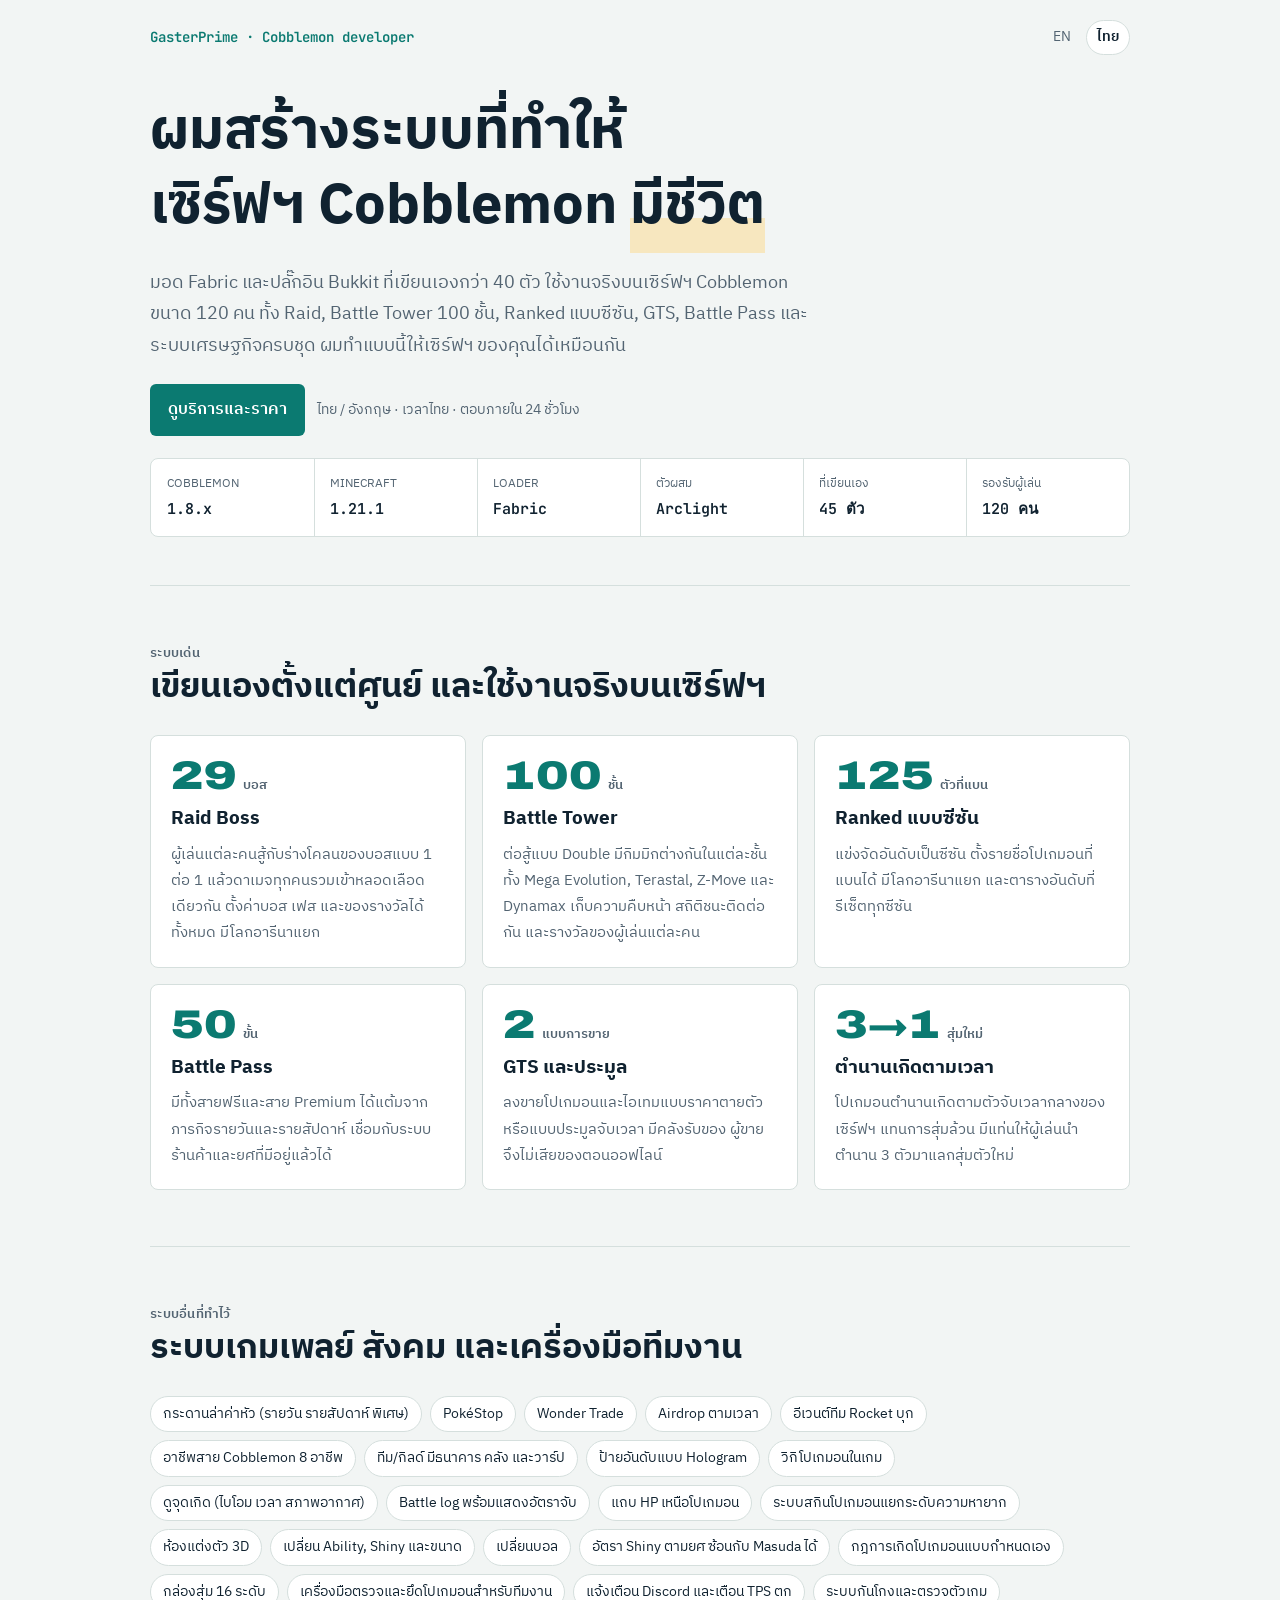
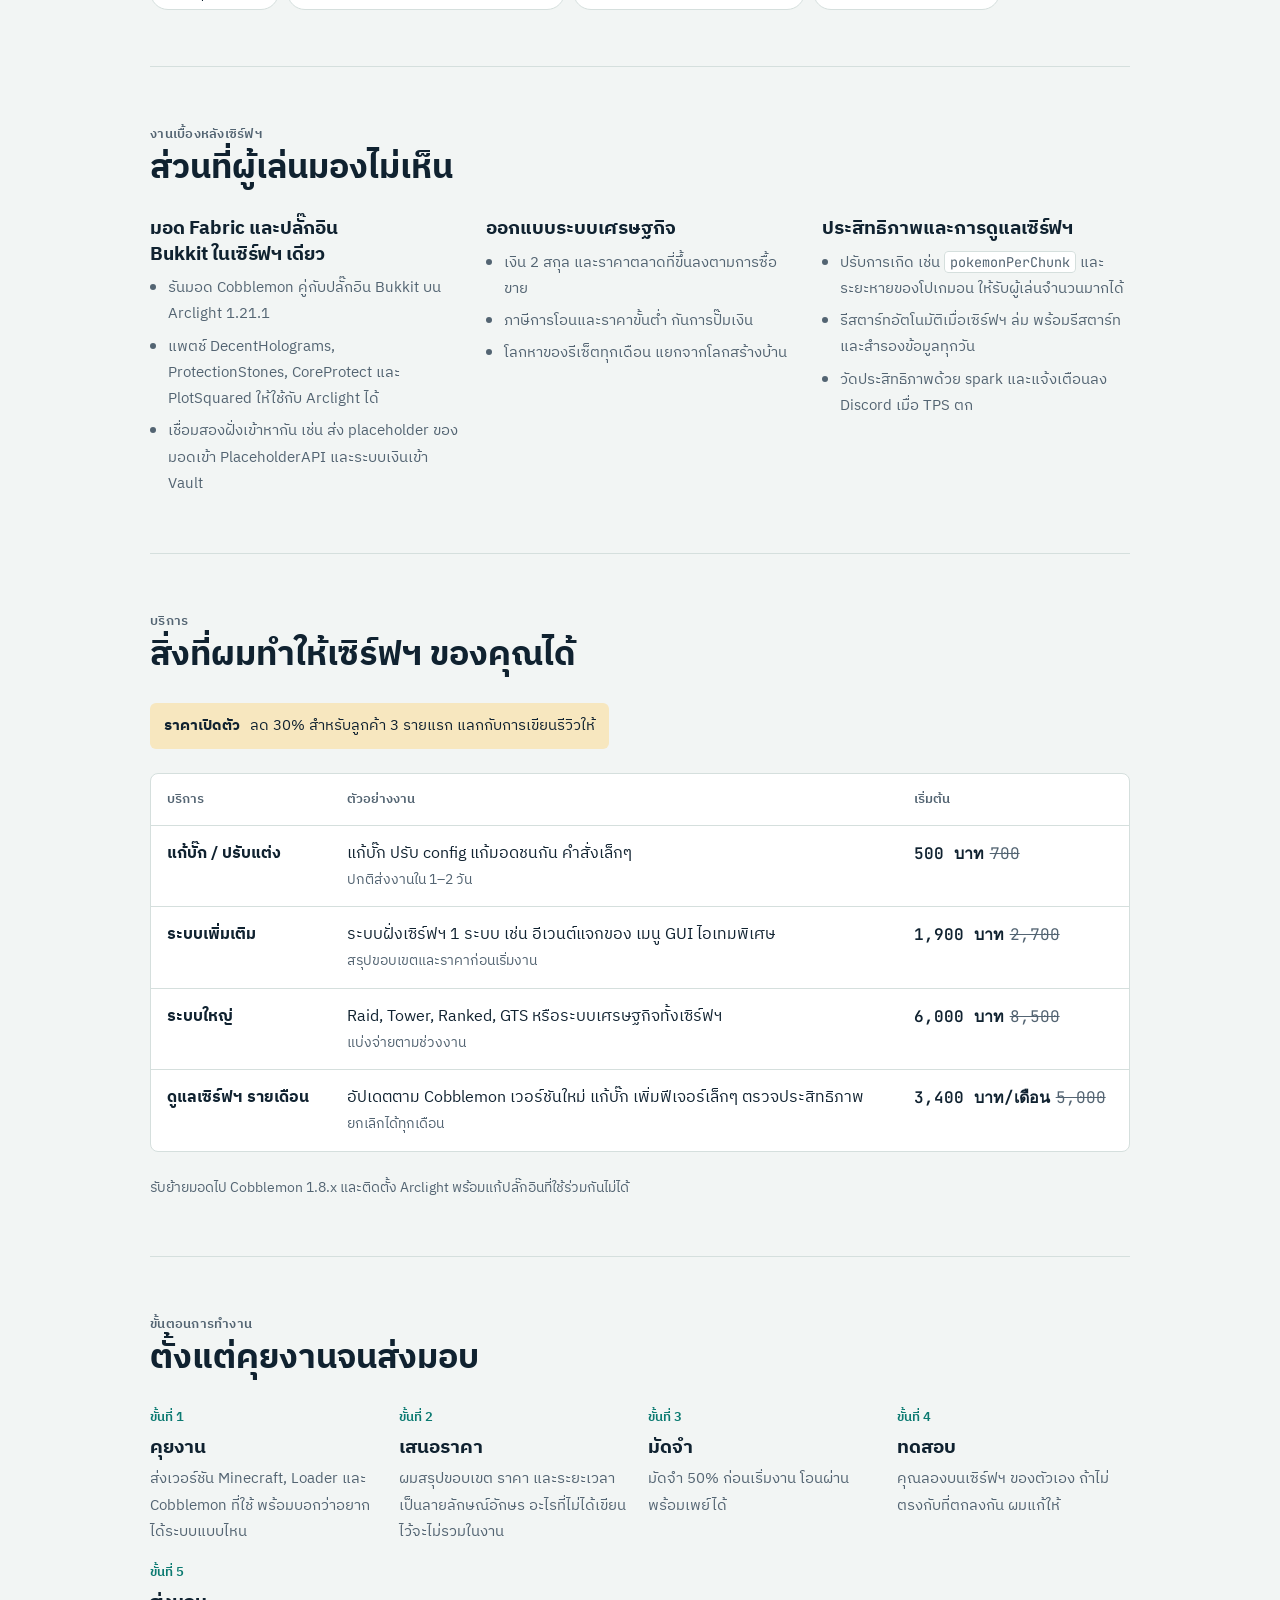
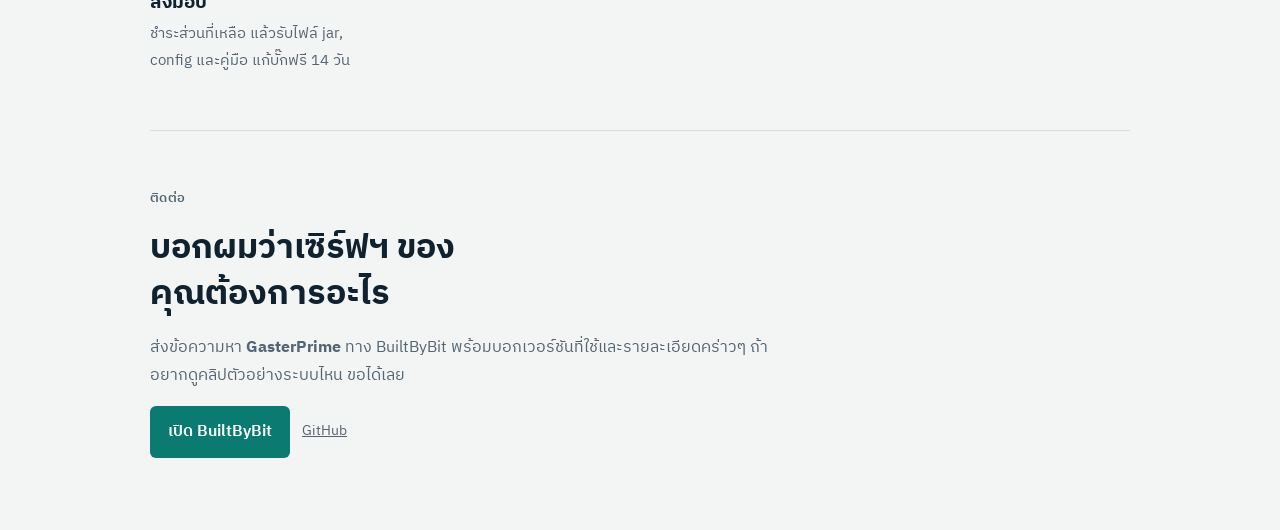
==== th/index.html @ 5b98ab50 "Portfolio site in English and Thai" ====
<!doctype html>
<html lang="th">
<head>
<meta charset="utf-8">
<meta name="viewport" content="width=device-width, initial-scale=1, viewport-fit=cover">
<title>GasterPrime · นักพัฒนา Cobblemon</title>
<meta name="description" content="รับทำมอด Fabric และปลั๊กอิน Bukkit สำหรับเซิร์ฟเวอร์ Cobblemon มีระบบกว่า 40 ตัวที่ใช้งานจริงบนเซิร์ฟฯ Cobblemon 1.8 ขนาด 120 คน">
<link rel="alternate" hreflang="en" href="https://gasterprime.github.io/">
<link rel="alternate" hreflang="th" href="https://gasterprime.github.io/th/">
<link rel="preconnect" href="https://fonts.googleapis.com">
<link rel="preconnect" href="https://fonts.gstatic.com" crossorigin>
<link rel="stylesheet" href="https://fonts.googleapis.com/css2?family=Archivo:wdth,wght@62..125,400..900&family=IBM+Plex+Sans:wght@400;500;600&family=IBM+Plex+Sans+Thai:wght@400;500;600;700&family=JetBrains+Mono:wght@400;600&display=swap">
<link rel="stylesheet" href="../assets/style.css">
</head>
<body>
<div class="wrap">
  <div class="topbar">
    <span class="handle">GasterPrime · Cobblemon developer</span>
    <nav class="lang" aria-label="ภาษา"><a href="../" hreflang="en" lang="en">EN</a><span>ไทย</span></nav>
  </div>

  <header>
    <h1>ผมสร้างระบบที่ทำให้เซิร์ฟฯ Cobblemon <em>มีชีวิต</em></h1>
    <p class="lede">มอด Fabric และปลั๊กอิน Bukkit ที่เขียนเองกว่า 40 ตัว ใช้งานจริงบนเซิร์ฟฯ Cobblemon ขนาด 120 คน ทั้ง Raid, Battle Tower 100 ชั้น, Ranked แบบซีซัน, GTS, Battle Pass และระบบเศรษฐกิจครบชุด ผมทำแบบนี้ให้เซิร์ฟฯ ของคุณได้เหมือนกัน</p>
    <div class="cta-row">
      <a class="btn" href="#hire">ดูบริการและราคา</a>
      <span class="note">ไทย / อังกฤษ · เวลาไทย · ตอบภายใน 24 ชั่วโมง</span>
    </div>
    <dl class="spec" aria-label="เวอร์ชันที่ใช้งานจริง">
      <div><dt>Cobblemon</dt><dd>1.8.x</dd></div>
      <div><dt>Minecraft</dt><dd>1.21.1</dd></div>
      <div><dt>Loader</dt><dd>Fabric</dd></div>
      <div><dt>ตัวผสม</dt><dd>Arclight</dd></div>
      <div><dt>ที่เขียนเอง</dt><dd>45 ตัว</dd></div>
      <div><dt>รองรับผู้เล่น</dt><dd>120 คน</dd></div>
    </dl>
  </header>

  <section aria-labelledby="flagship">
    <div>
      <p class="eyebrow">ระบบเด่น</p>
      <h2 id="flagship">เขียนเองตั้งแต่ศูนย์ และใช้งานจริงบนเซิร์ฟฯ</h2>
    </div>
    <div class="systems">
      <article class="sys">
        <div class="figure">29<small>บอส</small></div>
        <h3>Raid Boss</h3>
        <p>ผู้เล่นแต่ละคนสู้กับร่างโคลนของบอสแบบ 1 ต่อ 1 แล้วดาเมจทุกคนรวมเข้าหลอดเลือดเดียวกัน ตั้งค่าบอส เฟส และของรางวัลได้ทั้งหมด มีโลกอารีนาแยก</p>
      </article>
      <article class="sys">
        <div class="figure">100<small>ชั้น</small></div>
        <h3>Battle Tower</h3>
        <p>ต่อสู้แบบ Double มีกิมมิกต่างกันในแต่ละชั้น ทั้ง Mega Evolution, Terastal, Z-Move และ Dynamax เก็บความคืบหน้า สถิติชนะติดต่อกัน และรางวัลของผู้เล่นแต่ละคน</p>
      </article>
      <article class="sys">
        <div class="figure">125<small>ตัวที่แบน</small></div>
        <h3>Ranked แบบซีซัน</h3>
        <p>แข่งจัดอันดับเป็นซีซัน ตั้งรายชื่อโปเกมอนที่แบนได้ มีโลกอารีนาแยก และตารางอันดับที่รีเซ็ตทุกซีซัน</p>
      </article>
      <article class="sys">
        <div class="figure">50<small>ขั้น</small></div>
        <h3>Battle Pass</h3>
        <p>มีทั้งสายฟรีและสาย Premium ได้แต้มจากภารกิจรายวันและรายสัปดาห์ เชื่อมกับระบบร้านค้าและยศที่มีอยู่แล้วได้</p>
      </article>
      <article class="sys">
        <div class="figure">2<small>แบบการขาย</small></div>
        <h3>GTS และประมูล</h3>
        <p>ลงขายโปเกมอนและไอเทมแบบราคาตายตัวหรือแบบประมูลจับเวลา มีคลังรับของ ผู้ขายจึงไม่เสียของตอนออฟไลน์</p>
      </article>
      <article class="sys">
        <div class="figure">3→1<small>สุ่มใหม่</small></div>
        <h3>ตำนานเกิดตามเวลา</h3>
        <p>โปเกมอนตำนานเกิดตามตัวจับเวลากลางของเซิร์ฟฯ แทนการสุ่มล้วน มีแท่นให้ผู้เล่นนำตำนาน 3 ตัวมาแลกสุ่มตัวใหม่</p>
      </article>
    </div>
  </section>

  <section aria-labelledby="more">
    <div>
      <p class="eyebrow">ระบบอื่นที่ทำไว้</p>
      <h2 id="more">ระบบเกมเพลย์ สังคม และเครื่องมือทีมงาน</h2>
    </div>
    <ul class="chips">
      <li>กระดานล่าค่าหัว (รายวัน รายสัปดาห์ พิเศษ)</li>
      <li>PokéStop</li>
      <li>Wonder Trade</li>
      <li>Airdrop ตามเวลา</li>
      <li>อีเวนต์ทีม Rocket บุก</li>
      <li>อาชีพสาย Cobblemon 8 อาชีพ</li>
      <li>ทีม/กิลด์ มีธนาคาร คลัง และวาร์ป</li>
      <li>ป้ายอันดับแบบ Hologram</li>
      <li>วิกิโปเกมอนในเกม</li>
      <li>ดูจุดเกิด (ไบโอม เวลา สภาพอากาศ)</li>
      <li>Battle log พร้อมแสดงอัตราจับ</li>
      <li>แถบ HP เหนือโปเกมอน</li>
      <li>ระบบสกินโปเกมอนแยกระดับความหายาก</li>
      <li>ห้องแต่งตัว 3D</li>
      <li>เปลี่ยน Ability, Shiny และขนาด</li>
      <li>เปลี่ยนบอล</li>
      <li>อัตรา Shiny ตามยศ ซ้อนกับ Masuda ได้</li>
      <li>กฎการเกิดโปเกมอนแบบกำหนดเอง</li>
      <li>กล่องสุ่ม 16 ระดับ</li>
      <li>เครื่องมือตรวจและยึดโปเกมอนสำหรับทีมงาน</li>
      <li>แจ้งเตือน Discord และเตือน TPS ตก</li>
      <li>ระบบกันโกงและตรวจตัวเกม</li>
    </ul>
  </section>

  <section aria-labelledby="eng">
    <div>
      <p class="eyebrow">งานเบื้องหลังเซิร์ฟฯ</p>
      <h2 id="eng">ส่วนที่ผู้เล่นมองไม่เห็น</h2>
    </div>
    <div class="eng">
      <div>
        <h3>มอด Fabric และปลั๊กอิน Bukkit ในเซิร์ฟฯ เดียว</h3>
        <ul>
          <li>รันมอด Cobblemon คู่กับปลั๊กอิน Bukkit บน Arclight 1.21.1</li>
          <li>แพตช์ DecentHolograms, ProtectionStones, CoreProtect และ PlotSquared ให้ใช้กับ Arclight ได้</li>
          <li>เชื่อมสองฝั่งเข้าหากัน เช่น ส่ง placeholder ของมอดเข้า PlaceholderAPI และระบบเงินเข้า Vault</li>
        </ul>
      </div>
      <div>
        <h3>ออกแบบระบบเศรษฐกิจ</h3>
        <ul>
          <li>เงิน 2 สกุล และราคาตลาดที่ขึ้นลงตามการซื้อขาย</li>
          <li>ภาษีการโอนและราคาขั้นต่ำ กันการปั๊มเงิน</li>
          <li>โลกหาของรีเซ็ตทุกเดือน แยกจากโลกสร้างบ้าน</li>
        </ul>
      </div>
      <div>
        <h3>ประสิทธิภาพและการดูแลเซิร์ฟฯ</h3>
        <ul>
          <li>ปรับการเกิด เช่น <code>pokemonPerChunk</code> และระยะหายของโปเกมอน ให้รับผู้เล่นจำนวนมากได้</li>
          <li>รีสตาร์ทอัตโนมัติเมื่อเซิร์ฟฯ ล่ม พร้อมรีสตาร์ทและสำรองข้อมูลทุกวัน</li>
          <li>วัดประสิทธิภาพด้วย spark และแจ้งเตือนลง Discord เมื่อ TPS ตก</li>
        </ul>
      </div>
    </div>
  </section>

  <section id="hire" aria-labelledby="services">
    <div>
      <p class="eyebrow">บริการ</p>
      <h2 id="services">สิ่งที่ผมทำให้เซิร์ฟฯ ของคุณได้</h2>
    </div>
    <p class="launch"><b>ราคาเปิดตัว</b> ลด 30% สำหรับลูกค้า 3 รายแรก แลกกับการเขียนรีวิวให้</p>
    <div class="table-wrap">
      <table>
        <thead><tr><th>บริการ</th><th>ตัวอย่างงาน</th><th>เริ่มต้น</th></tr></thead>
        <tbody>
          <tr><td><b>แก้บั๊ก / ปรับแต่ง</b></td><td>แก้บั๊ก ปรับ config แก้มอดชนกัน คำสั่งเล็กๆ<small>ปกติส่งงานใน 1–2 วัน</small></td><td class="price">500 บาท<s>700</s></td></tr>
          <tr><td><b>ระบบเพิ่มเติม</b></td><td>ระบบฝั่งเซิร์ฟฯ 1 ระบบ เช่น อีเวนต์แจกของ เมนู GUI ไอเทมพิเศษ<small>สรุปขอบเขตและราคาก่อนเริ่มงาน</small></td><td class="price">1,900 บาท<s>2,700</s></td></tr>
          <tr><td><b>ระบบใหญ่</b></td><td>Raid, Tower, Ranked, GTS หรือระบบเศรษฐกิจทั้งเซิร์ฟฯ<small>แบ่งจ่ายตามช่วงงาน</small></td><td class="price">6,000 บาท<s>8,500</s></td></tr>
          <tr><td><b>ดูแลเซิร์ฟฯ รายเดือน</b></td><td>อัปเดตตาม Cobblemon เวอร์ชันใหม่ แก้บั๊ก เพิ่มฟีเจอร์เล็กๆ ตรวจประสิทธิภาพ<small>ยกเลิกได้ทุกเดือน</small></td><td class="price">3,400 บาท/เดือน<s>5,000</s></td></tr>
        </tbody>
      </table>
    </div>
    <p class="note">รับย้ายมอดไป Cobblemon 1.8.x และติดตั้ง Arclight พร้อมแก้ปลั๊กอินที่ใช้ร่วมกันไม่ได้</p>
  </section>

  <section aria-labelledby="process">
    <div>
      <p class="eyebrow">ขั้นตอนการทำงาน</p>
      <h2 id="process">ตั้งแต่คุยงานจนส่งมอบ</h2>
    </div>
    <ol class="steps">
      <li><h3>คุยงาน</h3><p>ส่งเวอร์ชัน Minecraft, Loader และ Cobblemon ที่ใช้ พร้อมบอกว่าอยากได้ระบบแบบไหน</p></li>
      <li><h3>เสนอราคา</h3><p>ผมสรุปขอบเขต ราคา และระยะเวลาเป็นลายลักษณ์อักษร อะไรที่ไม่ได้เขียนไว้จะไม่รวมในงาน</p></li>
      <li><h3>มัดจำ</h3><p>มัดจำ 50% ก่อนเริ่มงาน โอนผ่านพร้อมเพย์ได้</p></li>
      <li><h3>ทดสอบ</h3><p>คุณลองบนเซิร์ฟฯ ของตัวเอง ถ้าไม่ตรงกับที่ตกลงกัน ผมแก้ให้</p></li>
      <li><h3>ส่งมอบ</h3><p>ชำระส่วนที่เหลือ แล้วรับไฟล์ jar, config และคู่มือ แก้บั๊กฟรี 14 วัน</p></li>
    </ol>
  </section>

  <footer>
    <p class="eyebrow">ติดต่อ</p>
    <h2>บอกผมว่าเซิร์ฟฯ ของคุณต้องการอะไร</h2>
    <p class="lede">ส่งข้อความหา <b>GasterPrime</b> ทาง BuiltByBit พร้อมบอกเวอร์ชันที่ใช้และรายละเอียดคร่าวๆ ถ้าอยากดูคลิปตัวอย่างระบบไหน ขอได้เลย</p>
    <div class="cta-row">
      <a class="btn" href="https://builtbybit.com/" target="_blank" rel="noopener">เปิด BuiltByBit</a>
      <a class="note" href="https://github.com/GasterPrime" target="_blank" rel="noopener">GitHub</a>
    </div>
  </footer>
</div>
</body>
</html>
---- assets/style.css ----
/* Layout: one reading column; a spec strip under the hero, then systems, engineering, services, terms. */
:root {
  --bg: #f2f5f4;
  --surface: #ffffff;
  --ink: #102230;
  --muted: #536472;
  --line: #d5dfdd;
  --accent: #0b7a71;
  --accent-ink: #ffffff;
  --mark: #e0a21b;
  --mark-soft: #f7e7bf;
  --font-display: "Archivo", "Arial Narrow", system-ui, sans-serif;
  --font-body: "IBM Plex Sans", system-ui, -apple-system, "Segoe UI", sans-serif;
  --font-mono: "JetBrains Mono", ui-monospace, "SF Mono", Menlo, monospace;
  color-scheme: light;
}
@media (prefers-color-scheme: dark) {
  :root {
    --bg: #0c151c; --surface: #13202a; --ink: #e5edf1; --muted: #93a6b2; --line: #24343f;
    --accent: #3cc2b5; --accent-ink: #062a27; --mark: #f0b63a; --mark-soft: #3a2f14;
    color-scheme: dark;
  }
}
/* Thai: Archivo and Plex Sans have no Thai glyphs, so Thai text uses Plex Sans Thai */
:root:lang(th) {
  --font-display: "IBM Plex Sans Thai", "Archivo", system-ui, sans-serif;
  --font-body: "IBM Plex Sans Thai", "IBM Plex Sans", system-ui, sans-serif;
}

* { box-sizing: border-box; }
html { -webkit-text-size-adjust: 100%; }
body {
  margin: 0;
  background: var(--bg); color: var(--ink);
  font-family: var(--font-body); font-size: 16px; line-height: 1.6;
  padding-left: max(16px, env(safe-area-inset-left, 0px));
  padding-right: max(16px, env(safe-area-inset-right, 0px));
}
:lang(th) body { line-height: 1.75; }
.wrap { max-width: 980px; margin: 0 auto; }
section { padding-block: 56px; border-top: 1px solid var(--line); display: grid; gap: 24px; }
h1, h2, h3 { font-family: var(--font-display); text-wrap: balance; margin: 0; line-height: 1.1; }
:lang(th) h1, :lang(th) h2, :lang(th) h3 { line-height: 1.35; }
h2 { font-size: clamp(26px, 4vw, 34px); font-weight: 800; font-variation-settings: "wdth" 112; }
h3 { font-size: 19px; font-weight: 700; font-variation-settings: "wdth" 104; }
p { margin: 0; }
.eyebrow { font-family: var(--font-mono); font-size: 12px; letter-spacing: .12em; text-transform: uppercase; color: var(--muted); }
:lang(th) .eyebrow { font-family: var(--font-body); letter-spacing: .02em; font-size: 13px; font-weight: 600; }
.lede { color: var(--muted); max-width: 62ch; }

/* Top bar with language switch */
.topbar { display: flex; justify-content: space-between; align-items: center; gap: 12px; padding-block: 20px 0; }
.handle { font-family: var(--font-mono); font-size: 14px; color: var(--accent); font-weight: 600; }
.lang { display: flex; gap: 4px; font-size: 14px; }
.lang a, .lang span { padding: 4px 10px; border-radius: 999px; text-decoration: none; color: var(--muted); border: 1px solid transparent; }
.lang span { color: var(--ink); border-color: var(--line); background: var(--surface); font-weight: 600; }
.lang a:hover { color: var(--ink); }

/* Hero */
header { padding-block: 40px 48px; display: grid; gap: 22px; }
h1 { font-size: clamp(36px, 7vw, 68px); font-weight: 900; font-variation-settings: "wdth" 118; letter-spacing: -.01em; max-width: 16ch; }
:lang(th) h1 { font-size: clamp(32px, 6vw, 56px); font-weight: 700; letter-spacing: 0; max-width: 20ch; }
h1 em { font-style: normal; background: linear-gradient(transparent 62%, var(--mark-soft) 62%); }
header .lede { font-size: 18px; }
.cta-row { display: flex; flex-wrap: wrap; gap: 12px; align-items: center; }
.btn { display: inline-flex; align-items: center; gap: 8px; padding: 12px 18px; border-radius: 6px; font-weight: 600; text-decoration: none; background: var(--accent); color: var(--accent-ink); }
.btn:focus-visible, a:focus-visible { outline: 3px solid var(--mark); outline-offset: 2px; }
.note { font-size: 14px; color: var(--muted); }

/* Spec strip: the real stack, as a server owner would read it */
.spec { display: grid; grid-template-columns: repeat(auto-fit, minmax(150px, 1fr)); border: 1px solid var(--line); border-radius: 8px; overflow: hidden; background: var(--surface); margin: 0; }
.spec div { padding: 14px 16px; border-right: 1px solid var(--line); border-bottom: 1px solid var(--line); margin: 0 -1px -1px 0; display: grid; gap: 2px; min-width: 0; }
.spec dt { font-family: var(--font-mono); font-size: 11px; letter-spacing: .1em; text-transform: uppercase; color: var(--muted); }
:lang(th) .spec dt { font-family: var(--font-body); letter-spacing: 0; font-size: 12px; }
.spec dd { margin: 0; font-family: var(--font-mono); font-weight: 600; font-size: 15px; font-variant-numeric: tabular-nums; }

/* Flagship systems */
.systems { display: grid; grid-template-columns: repeat(auto-fit, minmax(280px, 1fr)); gap: 16px; }
.sys { background: var(--surface); border: 1px solid var(--line); border-radius: 8px; padding: 20px; display: grid; gap: 10px; align-content: start; min-width: 0; }
.figure { font-family: "Archivo", "Arial Narrow", sans-serif; font-weight: 900; font-variation-settings: "wdth" 125; font-size: 40px; line-height: 1; color: var(--accent); font-variant-numeric: tabular-nums; }
.figure small { font-family: var(--font-mono); font-size: 12px; font-weight: 600; letter-spacing: .08em; text-transform: uppercase; color: var(--muted); margin-left: 6px; }
:lang(th) .figure small { font-family: var(--font-body); letter-spacing: 0; font-size: 13px; }
.sys p { color: var(--muted); font-size: 15px; }

.chips { display: flex; flex-wrap: wrap; gap: 8px; list-style: none; padding: 0; margin: 0; }
.chips li { border: 1px solid var(--line); border-radius: 999px; padding: 5px 12px; font-size: 14px; background: var(--surface); }

/* Engineering */
.eng { display: grid; grid-template-columns: repeat(auto-fit, minmax(260px, 1fr)); gap: 28px; }
.eng > div { display: grid; gap: 8px; align-content: start; min-width: 0; }
.eng ul { margin: 0; padding-left: 18px; color: var(--muted); display: grid; gap: 6px; font-size: 15px; }
code { font-family: var(--font-mono); font-size: .9em; background: var(--surface); border: 1px solid var(--line); border-radius: 4px; padding: 1px 5px; }

/* Services */
.launch { display: inline-flex; gap: 10px; align-items: center; flex-wrap: wrap; background: var(--mark-soft); border-radius: 6px; padding: 10px 14px; font-size: 15px; justify-self: start; }
.launch b { font-family: var(--font-mono); color: var(--ink); }
:lang(th) .launch b { font-family: var(--font-body); }
.table-wrap { overflow-x: auto; border: 1px solid var(--line); border-radius: 8px; background: var(--surface); }
table { width: 100%; border-collapse: collapse; min-width: 560px; }
th, td { text-align: left; padding: 14px 16px; border-bottom: 1px solid var(--line); vertical-align: top; }
tr:last-child td { border-bottom: 0; }
th { font-family: var(--font-mono); font-size: 11px; letter-spacing: .1em; text-transform: uppercase; color: var(--muted); font-weight: 600; }
:lang(th) th { font-family: var(--font-body); letter-spacing: 0; font-size: 13px; }
td.price { font-family: var(--font-mono); font-weight: 600; white-space: nowrap; font-variant-numeric: tabular-nums; }
td.price s { color: var(--muted); font-weight: 400; margin-left: 6px; }
td small { display: block; color: var(--muted); font-size: 14px; }

/* Terms: a real order of steps */
.steps { list-style: none; padding: 0; margin: 0; display: grid; grid-template-columns: repeat(auto-fit, minmax(200px, 1fr)); gap: 16px; counter-reset: step; }
.steps li { counter-increment: step; display: grid; gap: 6px; align-content: start; min-width: 0; }
.steps li::before { content: "Step " counter(step); font-family: var(--font-mono); font-size: 12px; letter-spacing: .1em; text-transform: uppercase; color: var(--accent); font-weight: 600; }
:lang(th) .steps li::before { content: "ขั้นที่ " counter(step); font-family: var(--font-body); letter-spacing: 0; font-size: 13px; }
.steps p { color: var(--muted); font-size: 15px; }

footer { padding-block: 56px 72px; border-top: 1px solid var(--line); display: grid; gap: 16px; }
footer h2 { max-width: 20ch; }

@media (prefers-reduced-motion: no-preference) {
  .btn { transition: transform .15s ease; }
  .btn:hover { transform: translateY(-1px); }
}
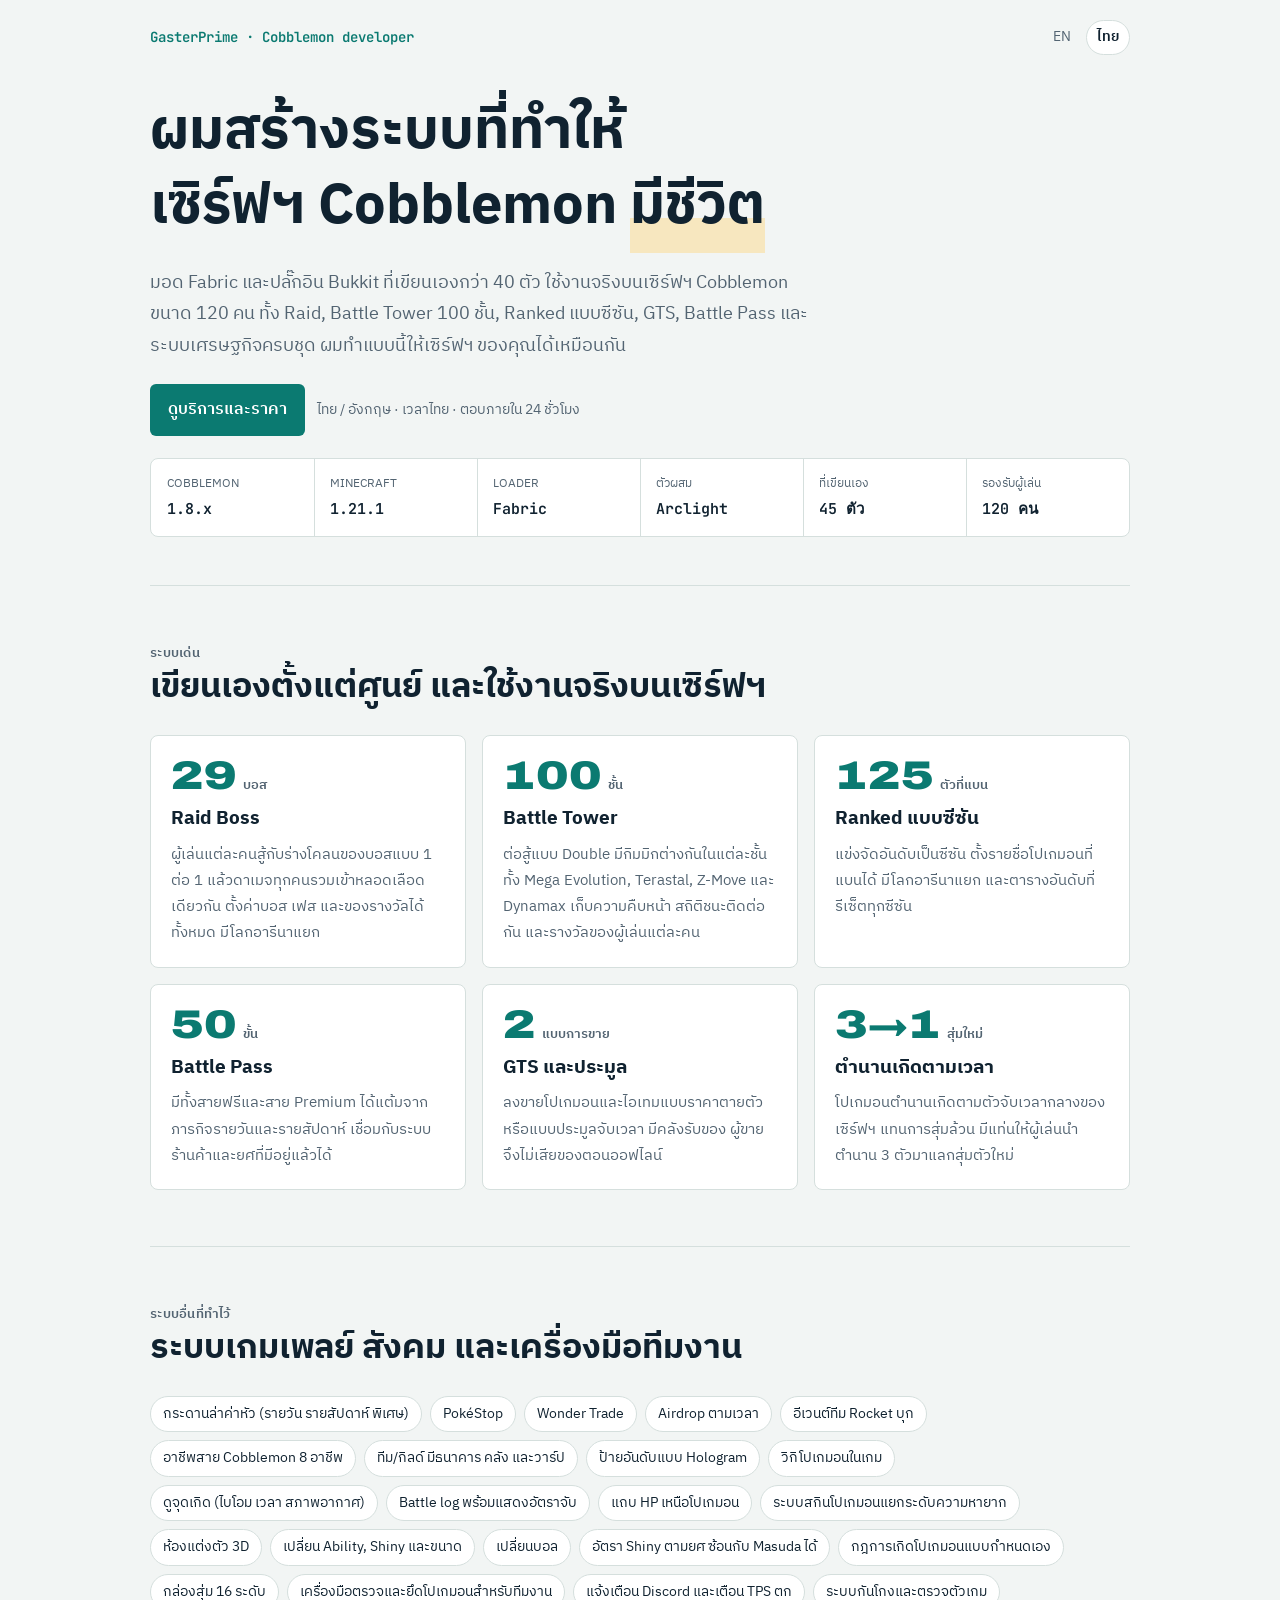
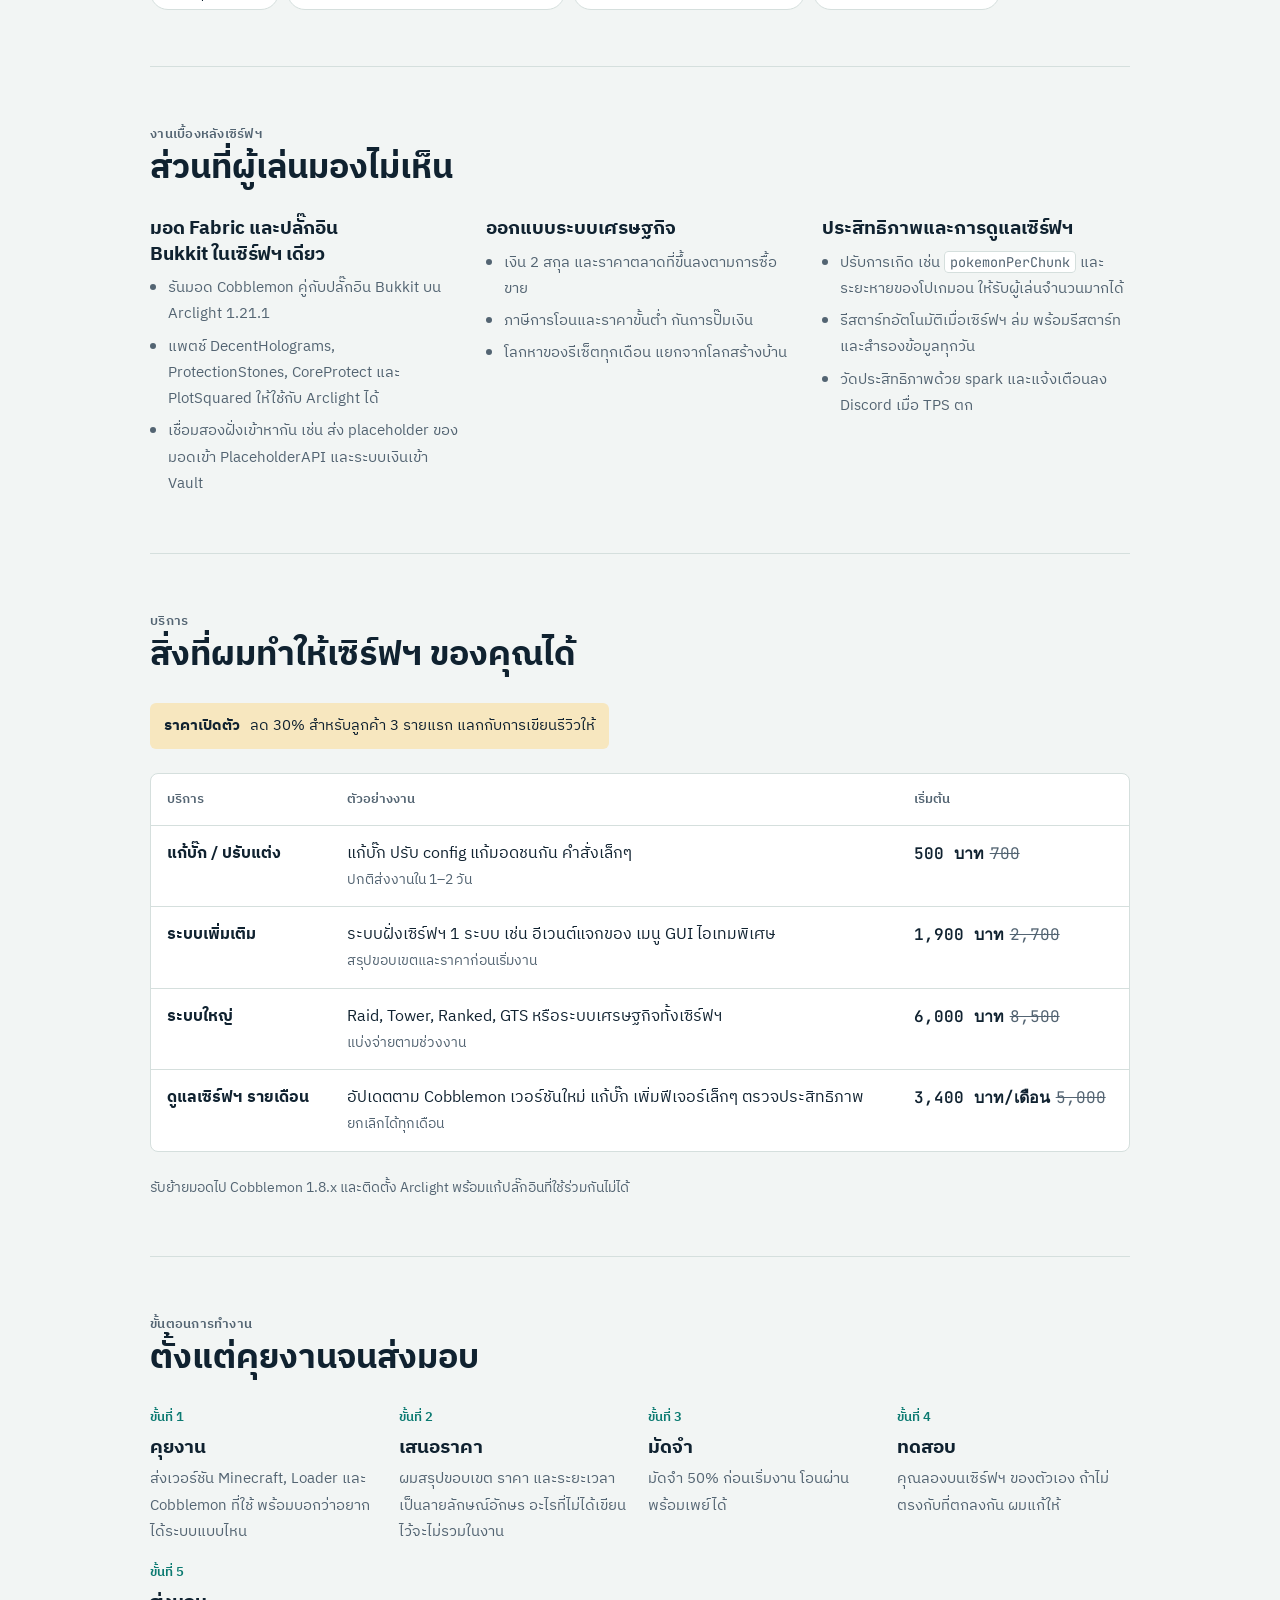
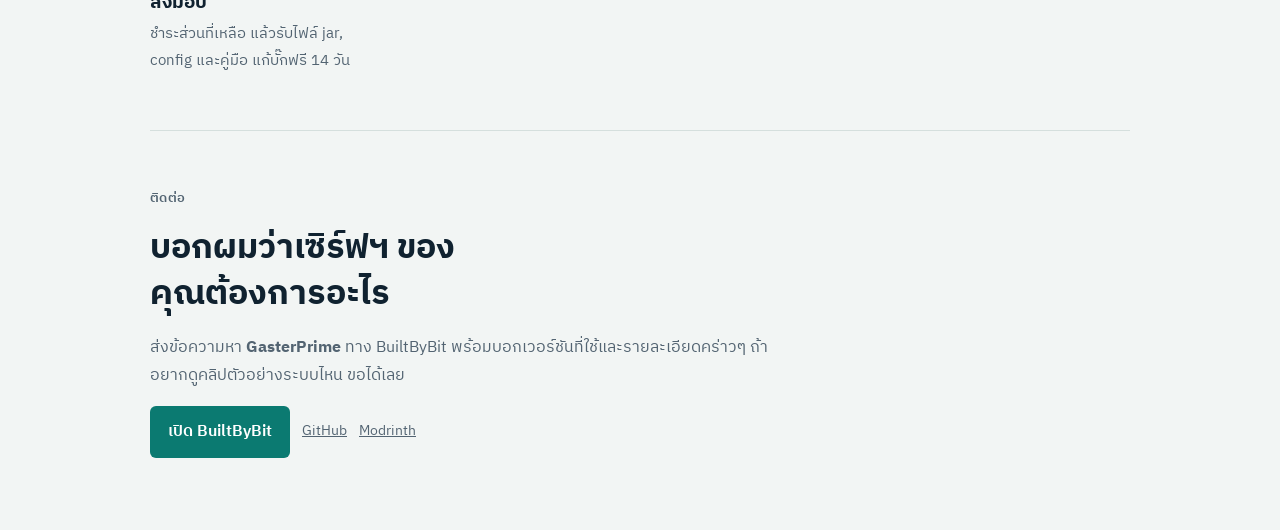
==== commit 54581d8d: "Link Modrinth profile" ====
--- a/th/index.html
+++ b/th/index.html
@@ -180,6 +180,7 @@
     <div class="cta-row">
       <a class="btn" href="https://builtbybit.com/" target="_blank" rel="noopener">เปิด BuiltByBit</a>
       <a class="note" href="https://github.com/GasterPrime" target="_blank" rel="noopener">GitHub</a>
+      <a class="note" href="https://modrinth.com/user/GasterPrimeDev" target="_blank" rel="noopener">Modrinth</a>
     </div>
   </footer>
 </div>
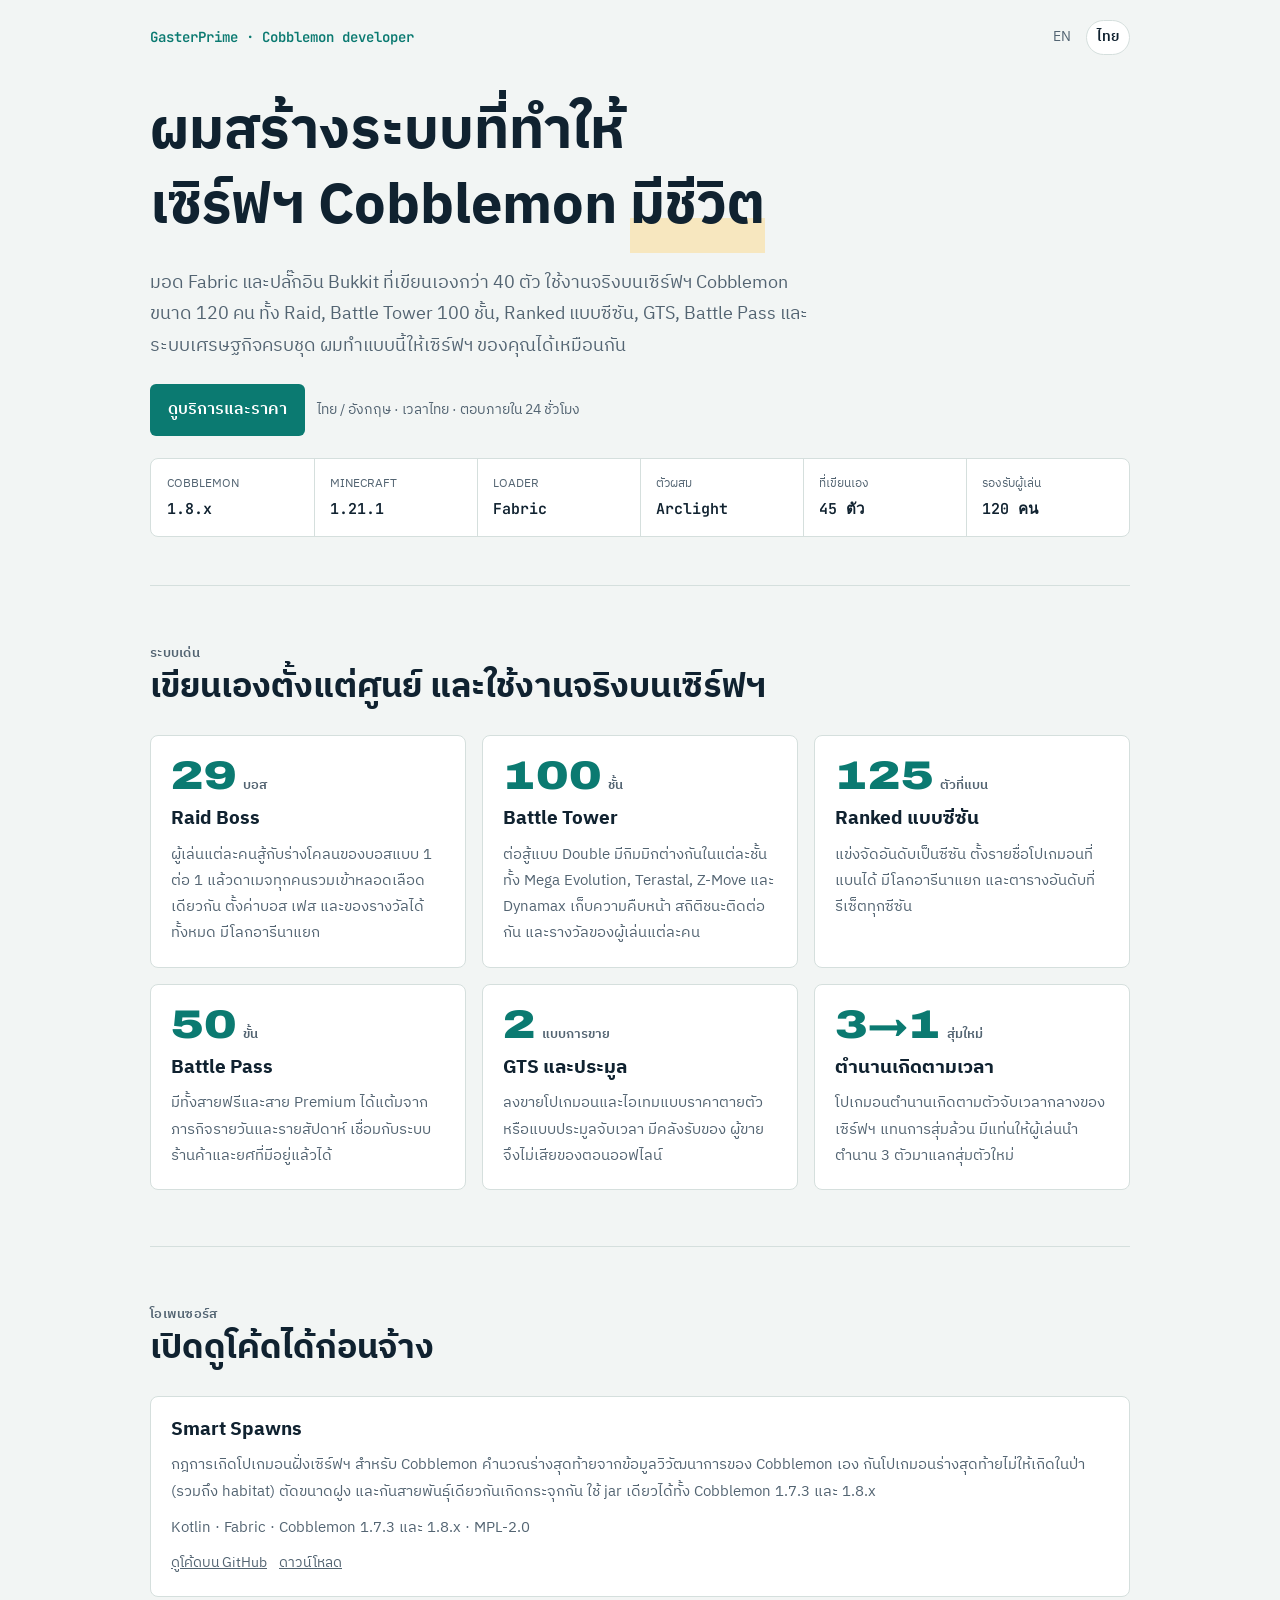
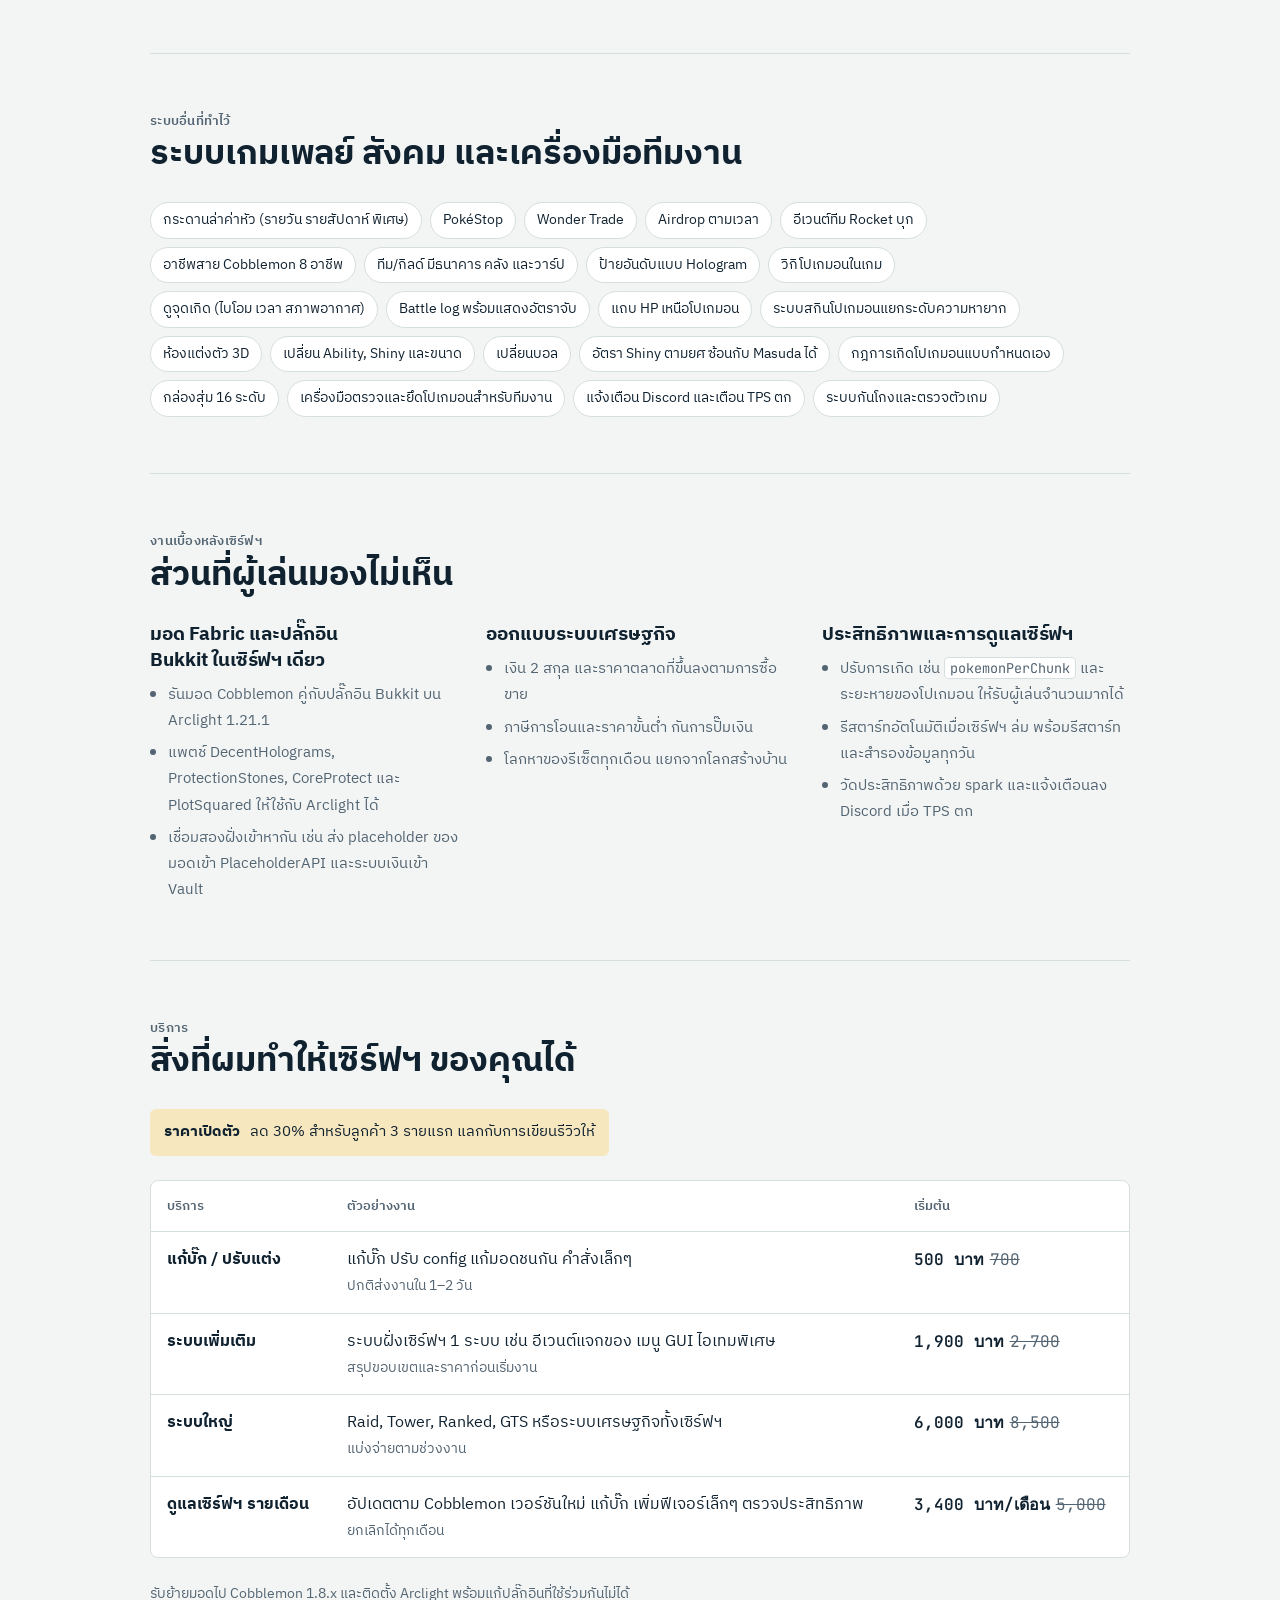
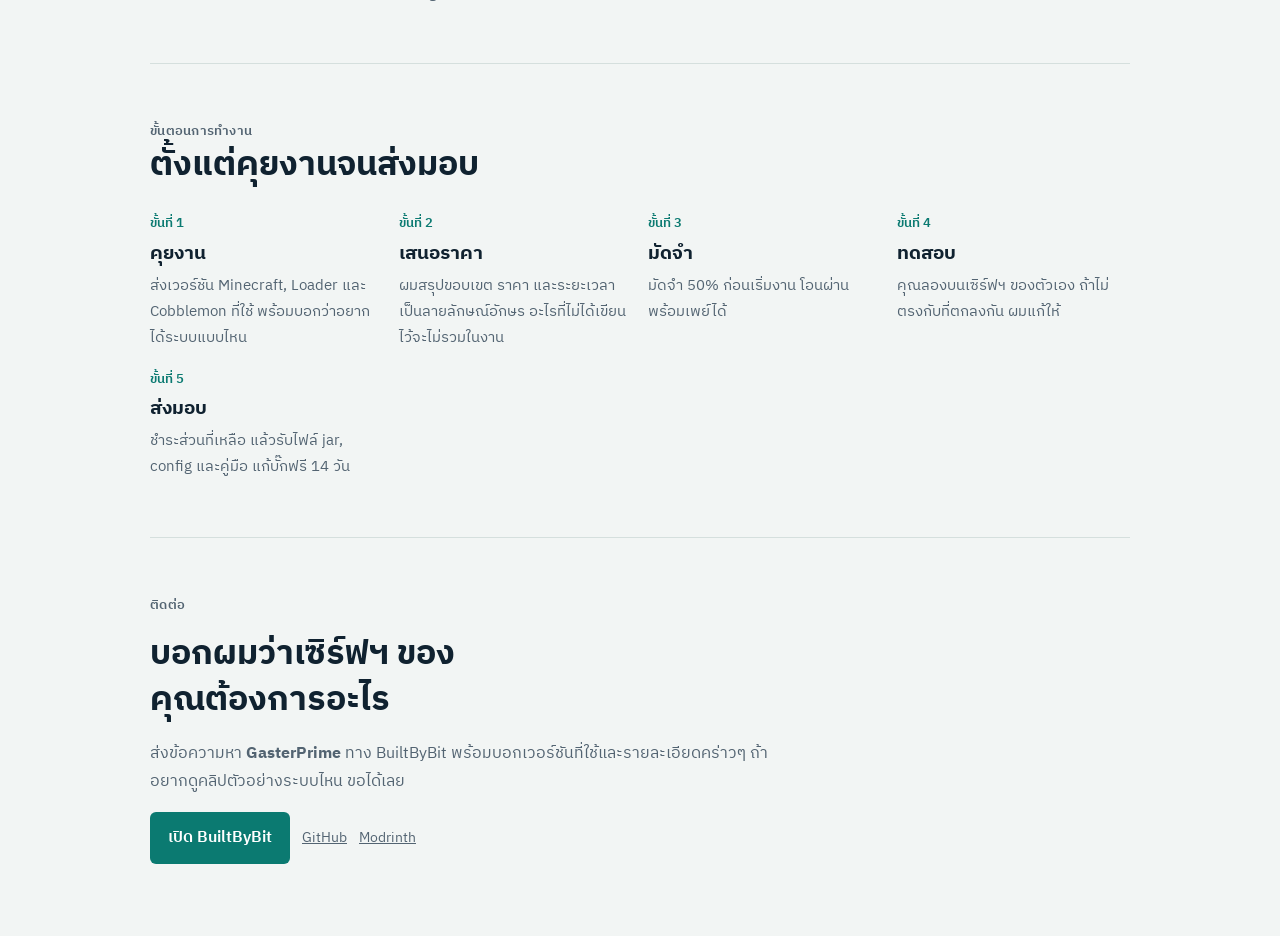
==== commit 2aa5816f: "Add Smart Spawns open-source section" ====
--- a/th/index.html
+++ b/th/index.html
@@ -73,6 +73,22 @@
         <p>โปเกมอนตำนานเกิดตามตัวจับเวลากลางของเซิร์ฟฯ แทนการสุ่มล้วน มีแท่นให้ผู้เล่นนำตำนาน 3 ตัวมาแลกสุ่มตัวใหม่</p>
       </article>
     </div>
+  </section>
+
+  <section aria-labelledby="oss">
+    <div>
+      <p class="eyebrow">โอเพนซอร์ส</p>
+      <h2 id="oss">เปิดดูโค้ดได้ก่อนจ้าง</h2>
+    </div>
+    <article class="sys">
+      <h3>Smart Spawns</h3>
+      <p>กฎการเกิดโปเกมอนฝั่งเซิร์ฟฯ สำหรับ Cobblemon คำนวณร่างสุดท้ายจากข้อมูลวิวัฒนาการของ Cobblemon เอง กันโปเกมอนร่างสุดท้ายไม่ให้เกิดในป่า (รวมถึง habitat) ตัดขนาดฝูง และกันสายพันธุ์เดียวกันเกิดกระจุกกัน ใช้ jar เดียวได้ทั้ง Cobblemon 1.7.3 และ 1.8.x</p>
+      <p class="note">Kotlin · Fabric · Cobblemon 1.7.3 และ 1.8.x · MPL-2.0</p>
+      <div class="cta-row">
+        <a class="note" href="https://github.com/GasterPrime/smart-spawns" target="_blank" rel="noopener">ดูโค้ดบน GitHub</a>
+        <a class="note" href="https://github.com/GasterPrime/smart-spawns/releases" target="_blank" rel="noopener">ดาวน์โหลด</a>
+      </div>
+    </article>
   </section>
 
   <section aria-labelledby="more">
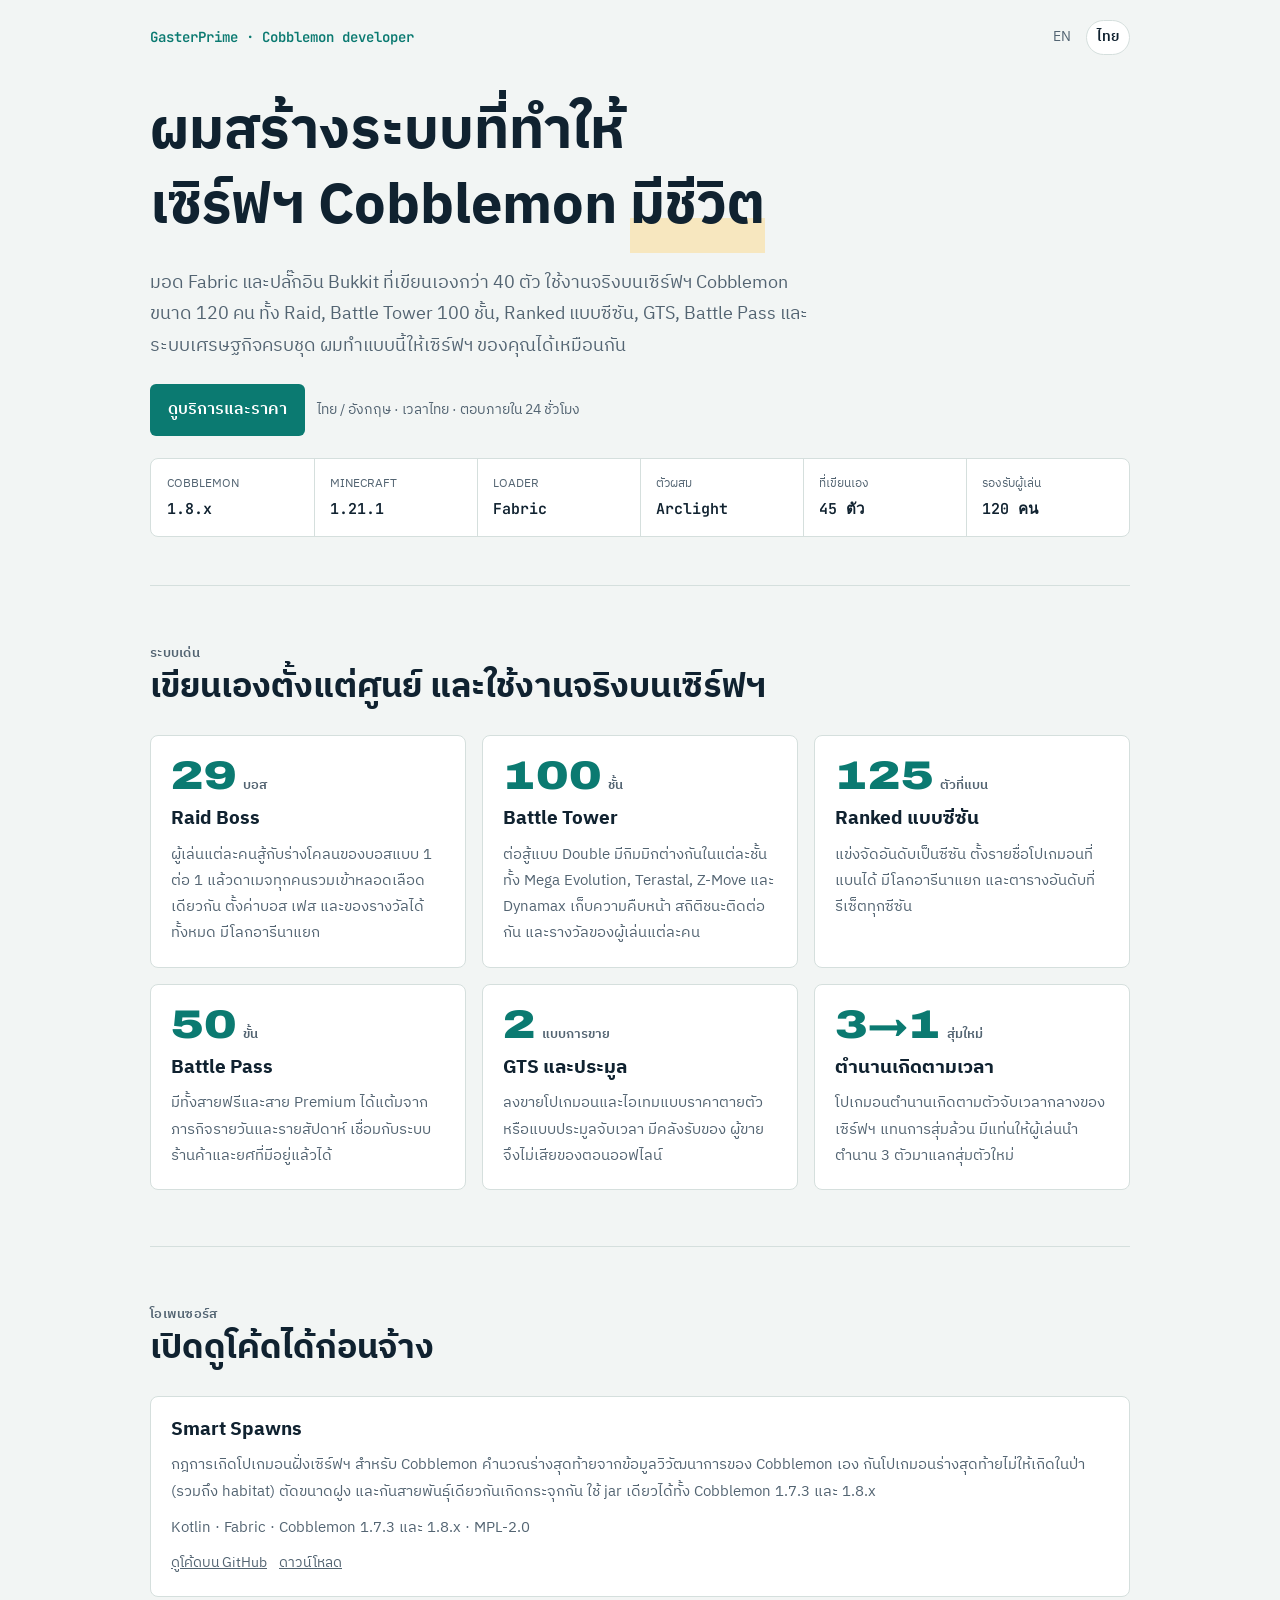
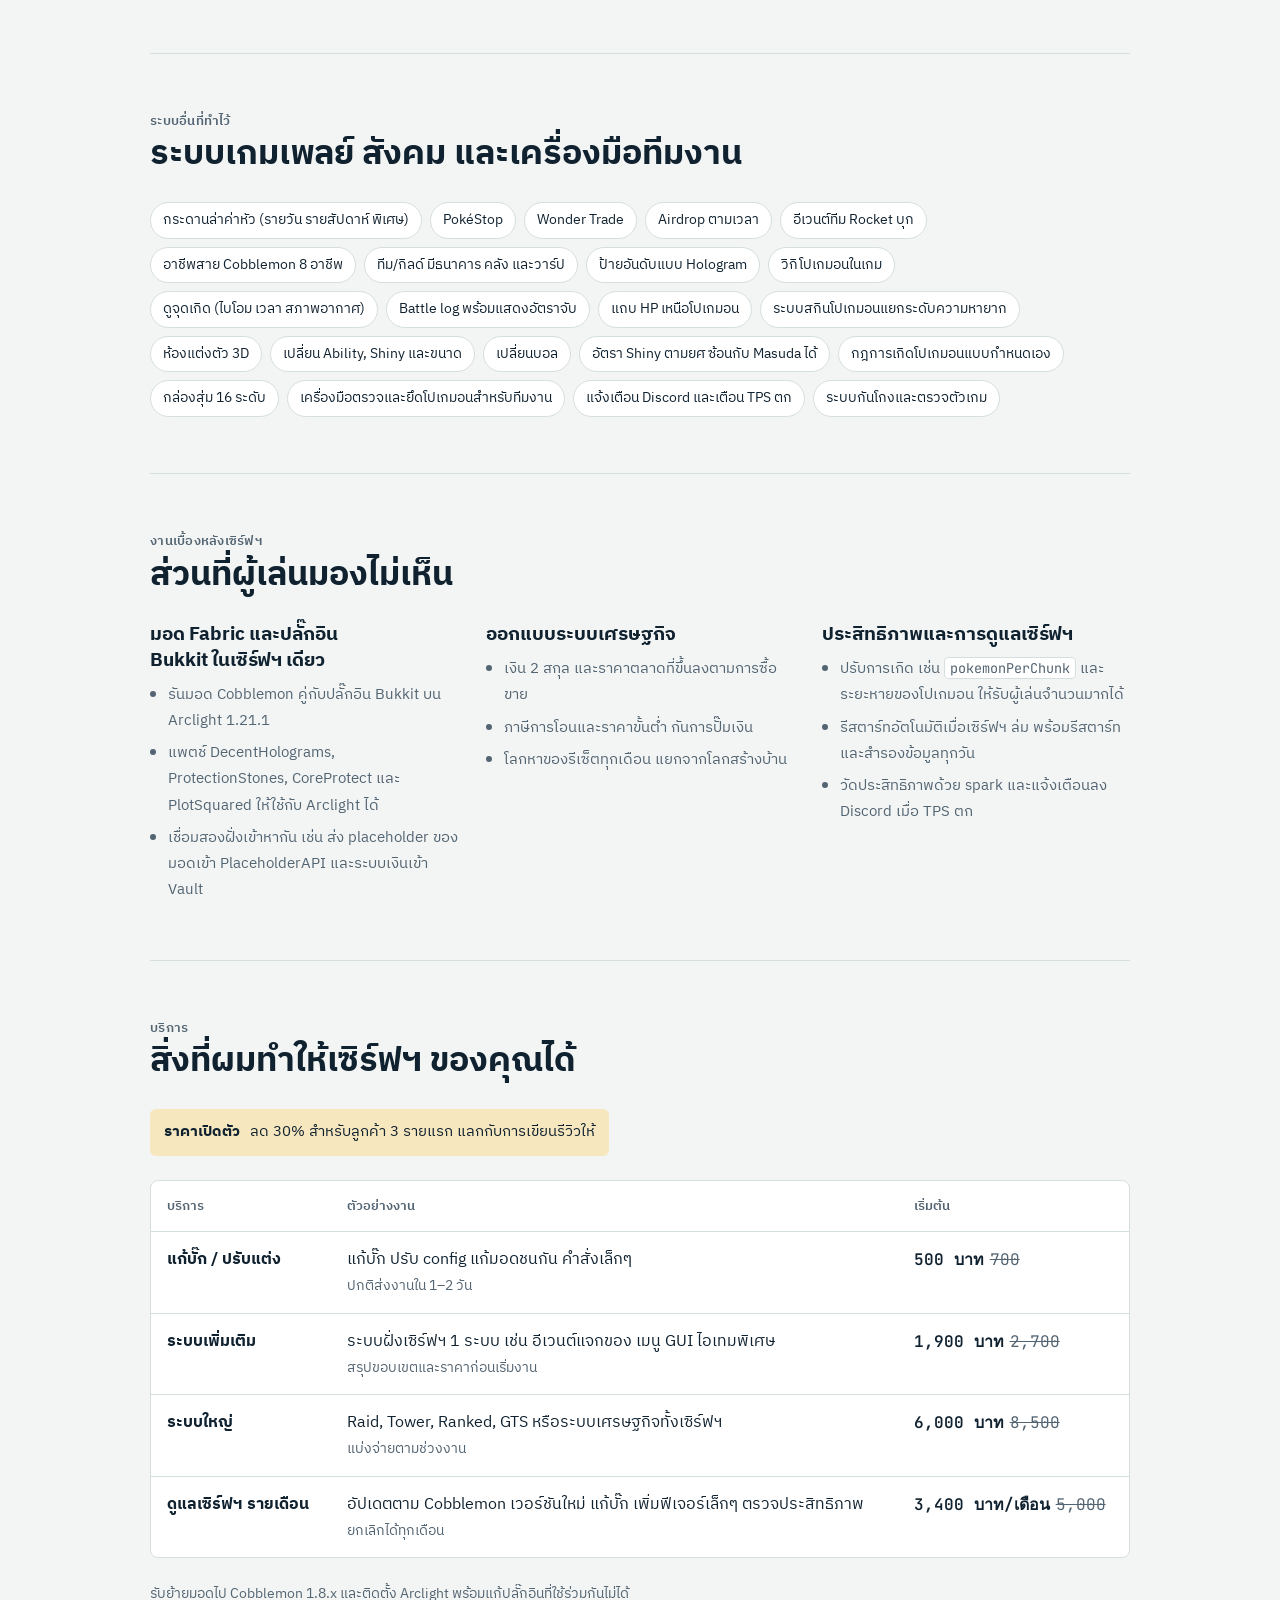
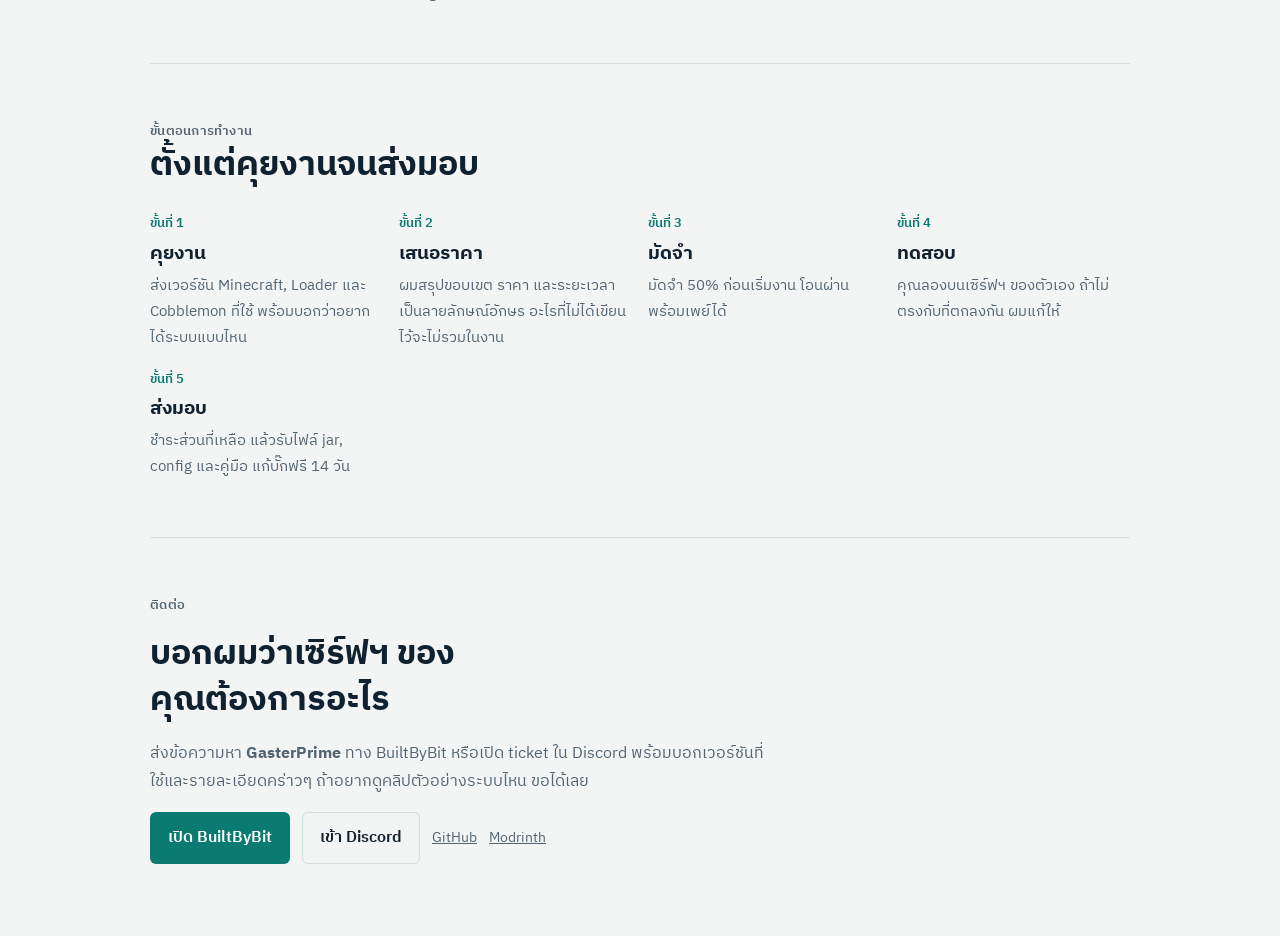
==== commit 65fe9cff: "Add Discord link to contact section" ====
--- a/th/index.html
+++ b/th/index.html
@@ -192,9 +192,10 @@
   <footer>
     <p class="eyebrow">ติดต่อ</p>
     <h2>บอกผมว่าเซิร์ฟฯ ของคุณต้องการอะไร</h2>
-    <p class="lede">ส่งข้อความหา <b>GasterPrime</b> ทาง BuiltByBit พร้อมบอกเวอร์ชันที่ใช้และรายละเอียดคร่าวๆ ถ้าอยากดูคลิปตัวอย่างระบบไหน ขอได้เลย</p>
+    <p class="lede">ส่งข้อความหา <b>GasterPrime</b> ทาง BuiltByBit หรือเปิด ticket ใน Discord พร้อมบอกเวอร์ชันที่ใช้และรายละเอียดคร่าวๆ ถ้าอยากดูคลิปตัวอย่างระบบไหน ขอได้เลย</p>
     <div class="cta-row">
-      <a class="btn" href="https://builtbybit.com/" target="_blank" rel="noopener">เปิด BuiltByBit</a>
+      <a class="btn" href="https://builtbybit.com/members/952626/" target="_blank" rel="noopener">เปิด BuiltByBit</a>
+      <a class="btn ghost" href="https://discord.gg/PkxMp56xcr" target="_blank" rel="noopener">เข้า Discord</a>
       <a class="note" href="https://github.com/GasterPrime" target="_blank" rel="noopener">GitHub</a>
       <a class="note" href="https://modrinth.com/user/GasterPrimeDev" target="_blank" rel="noopener">Modrinth</a>
     </div>
--- a/assets/style.css
+++ b/assets/style.css
@@ -64,6 +64,7 @@
 header .lede { font-size: 18px; }
 .cta-row { display: flex; flex-wrap: wrap; gap: 12px; align-items: center; }
 .btn { display: inline-flex; align-items: center; gap: 8px; padding: 12px 18px; border-radius: 6px; font-weight: 600; text-decoration: none; background: var(--accent); color: var(--accent-ink); }
+.btn.ghost { background: transparent; color: var(--ink); box-shadow: inset 0 0 0 1px var(--line); }
 .btn:focus-visible, a:focus-visible { outline: 3px solid var(--mark); outline-offset: 2px; }
 .note { font-size: 14px; color: var(--muted); }
 
